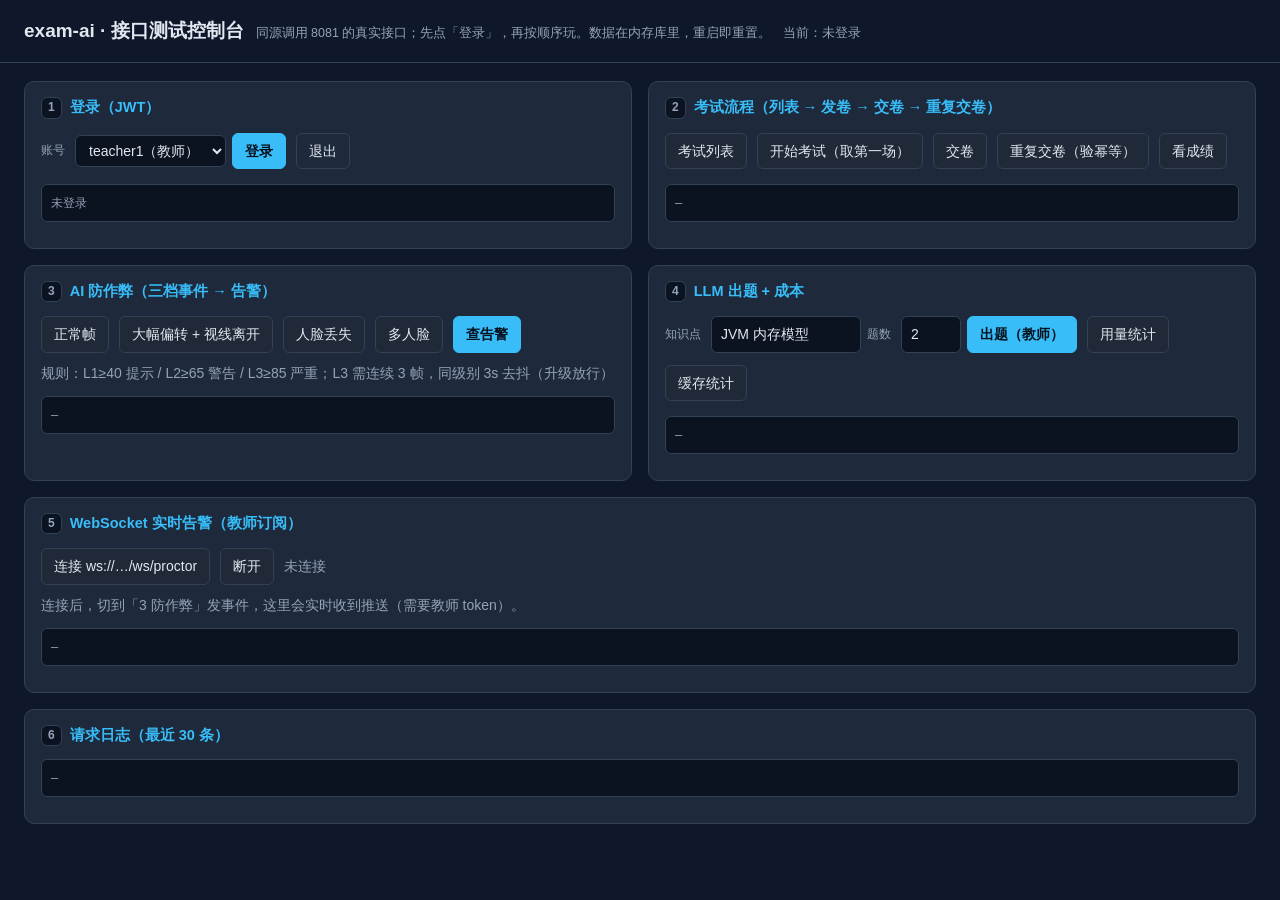
==== exam-ai/src/main/resources/static/index.html @ 34317d0f "feat(exam-ai): 增加同源接口测试控制台（/index.html）" ====
<!DOCTYPE html>
<html lang="zh-CN">
<head>
<meta charset="UTF-8">
<title>exam-ai · 接口测试控制台</title>
<style>
  :root{--bg:#0f172a;--card:#1e293b;--line:#334155;--fg:#e2e8f0;--muted:#94a3b8;--pri:#38bdf8;--ok:#34d399;--bad:#f87171;--warn:#fbbf24}
  *{box-sizing:border-box}
  body{margin:0;background:var(--bg);color:var(--fg);font:14px/1.6 -apple-system,"Segoe UI","Microsoft YaHei",sans-serif}
  header{padding:16px 24px;border-bottom:1px solid var(--line);display:flex;align-items:baseline;gap:12px;flex-wrap:wrap}
  header h1{margin:0;font-size:19px}
  header .hint{color:var(--muted);font-size:12.5px}
  main{display:grid;grid-template-columns:1fr 1fr;gap:16px;padding:18px 24px 40px}
  .card{background:var(--card);border:1px solid var(--line);border-radius:10px;padding:14px 16px}
  .card h2{margin:0 0 10px;font-size:14.5px;color:var(--pri);display:flex;align-items:center;gap:8px}
  .card h2 .num{background:#0b1220;border:1px solid var(--line);border-radius:6px;padding:0 6px;font-size:12px;color:var(--muted)}
  button{background:#1f2937;color:var(--fg);border:1px solid var(--line);border-radius:6px;padding:6px 12px;font:inherit;cursor:pointer;margin:3px 4px 3px 0}
  button:hover{border-color:var(--pri);color:#fff}
  button.primary{background:var(--pri);color:#06121f;border-color:var(--pri);font-weight:600}
  button.ghost{background:transparent}
  input,select,textarea{background:#0b1220;color:var(--fg);border:1px solid var(--line);border-radius:6px;padding:6px 9px;font:inherit}
  input{width:150px}
  label{font-size:12px;color:var(--muted);margin-right:4px}
  .row{margin:6px 0;display:flex;align-items:center;gap:6px;flex-wrap:wrap}
  pre{background:#0b1220;border:1px solid var(--line);border-radius:6px;padding:9px;max-height:300px;overflow:auto;font:12px/1.5 ui-monospace,Consolas,monospace;white-space:pre-wrap;word-break:break-word}
  .ok{color:var(--ok)} .bad{color:var(--bad)} .warn{color:var(--warn)} .muted{color:var(--muted)}
  .tag{display:inline-block;border:1px solid var(--line);border-radius:999px;padding:1px 8px;font-size:12px;margin-right:4px}
  .wide{grid-column:1/-1}
  table{width:100%;border-collapse:collapse;font-size:12.5px}
  th,td{border:1px solid var(--line);padding:4px 6px;text-align:left}
  th{background:#0b1220;color:var(--muted);font-weight:500}
</style>
</head>
<body>
<header>
  <h1>exam-ai · 接口测试控制台</h1>
  <span class="hint">同源调用 8081 的真实接口；先点「登录」，再按顺序玩。数据在内存库里，重启即重置。</span>
  <span class="hint" id="whoami">当前：未登录</span>
</header>

<main>
  <!-- 1 登录 -->
  <section class="card">
    <h2><span class="num">1</span>登录（JWT）</h2>
    <div class="row">
      <label>账号</label>
      <select id="account">
        <option value="teacher1|teacher123">teacher1（教师）</option>
        <option value="student1|student123">student1（学生）</option>
        <option value="admin|admin123">admin（管理员）</option>
      </select>
      <button class="primary" onclick="login()">登录</button>
      <button class="ghost" onclick="logout()">退出</button>
    </div>
    <pre id="loginOut" class="muted">未登录</pre>
  </section>

  <!-- 2 考试 -->
  <section class="card">
    <h2><span class="num">2</span>考试流程（列表 → 发卷 → 交卷 → 重复交卷）</h2>
    <div class="row">
      <button onclick="listExams()">考试列表</button>
      <button onclick="startExam()">开始考试（取第一场）</button>
      <button onclick="submitExam(false)">交卷</button>
      <button onclick="submitExam(true)">重复交卷（验幂等）</button>
      <button onclick="result()">看成绩</button>
    </div>
    <pre id="examOut" class="muted">—</pre>
  </section>

  <!-- 3 防作弊 -->
  <section class="card">
    <h2><span class="num">3</span>AI 防作弊（三档事件 → 告警）</h2>
    <div class="row">
      <button onclick="proctor('normal')">正常帧</button>
      <button onclick="proctor('tilt')">大幅偏转 + 视线离开</button>
      <button onclick="proctor('missing')">人脸丢失</button>
      <button onclick="proctor('multi')">多人脸</button>
      <button class="primary" onclick="alerts()">查告警</button>
    </div>
    <div class="row muted">规则：L1≥40 提示 / L2≥65 警告 / L3≥85 严重；L3 需连续 3 帧，同级别 3s 去抖（升级放行）</div>
    <pre id="proctorOut" class="muted">—</pre>
  </section>

  <!-- 4 LLM -->
  <section class="card">
    <h2><span class="num">4</span>LLM 出题 + 成本</h2>
    <div class="row">
      <label>知识点</label><input id="kp" value="JVM 内存模型">
      <label>题数</label><input id="cnt" value="2" style="width:60px">
      <button class="primary" onclick="genQuestions()">出题（教师）</button>
      <button onclick="llmUsage()">用量统计</button>
      <button onclick="cacheStats()">缓存统计</button>
    </div>
    <pre id="llmOut" class="muted">—</pre>
  </section>

  <!-- 5 WebSocket 告警推送 -->
  <section class="card wide">
    <h2><span class="num">5</span>WebSocket 实时告警（教师订阅）</h2>
    <div class="row">
      <button onclick="wsConnect()">连接 ws://…/ws/proctor</button>
      <button onclick="wsClose()">断开</button>
      <span id="wsState" class="muted">未连接</span>
    </div>
    <div class="row muted">连接后，切到「3 防作弊」发事件，这里会实时收到推送（需要教师 token）。</div>
    <pre id="wsOut" class="muted">—</pre>
  </section>

  <!-- 6 日志 -->
  <section class="card wide">
    <h2><span class="num">6</span>请求日志（最近 30 条）</h2>
    <pre id="log" class="muted">—</pre>
  </section>
</main>

<script>
const BASE = location.origin;
let token = null, role = null, recordId = null, examId = null;

function log(kind, text) {
  const el = document.getElementById('log');
  const time = new Date().toLocaleTimeString();
  const color = kind === 'ok' ? 'ok' : kind === 'err' ? 'bad' : 'muted';
  if (el.dataset.init !== '1') { el.textContent = ''; el.dataset.init = '1'; }
  el.textContent = `[${time}] ` + (kind === 'ok' ? '✓ ' : kind === 'err' ? '✗ ' : '· ') + text + '\n' + el.textContent;
  const lines = el.textContent.split('\n');
  if (lines.length > 30) el.textContent = lines.slice(0, 30).join('\n');
}

async function api(method, path, body) {
  const headers = { 'Content-Type': 'application/json' };
  if (token) headers['Authorization'] = 'Bearer ' + token;
  const res = await fetch(BASE + path, { method, headers, body: body ? JSON.stringify(body) : undefined });
  const text = await res.text();
  let data; try { data = text ? JSON.parse(text) : null; } catch { data = text; }
  log(res.ok ? 'ok' : 'err', `${method} ${path} → ${res.status}`);
  if (!res.ok) throw new Error(`${res.status} ${typeof data === 'string' ? data : JSON.stringify(data)}`);
  return data;
}

function show(id, obj) {
  const el = document.getElementById(id);
  el.className = '';
  el.textContent = typeof obj === 'string' ? obj : JSON.stringify(obj, null, 2);
}

document.getElementById('account').onchange = () => {};

async function login() {
  try {
    const [u, p] = document.getElementById('account').value.split('|');
    const r = await api('POST', '/api/auth/login', { username: u, password: p });
    token = r.token; role = r.user.role;
    document.getElementById('whoami').textContent = `当前：${r.user.realName || u}（${role}）`;
    show('loginOut', r);
  } catch (e) { document.getElementById('loginOut').className = 'bad'; document.getElementById('loginOut').textContent = String(e); }
}

function logout() { token = null; role = null; document.getElementById('whoami').textContent = '当前：未登录'; }

async function listExams() {
  try { show('examOut', await api('GET', '/api/exams')); } catch (e) { show('examOut', String(e)); }
}

async function startExam() {
  try {
    const exams = await api('GET', '/api/exams');
    // 依次尝试可开始的考试（已提交的考试会 409）
    for (const ex of exams) {
      try {
        const r = await api('POST', `/api/exams/${ex.id}/start`);
        examId = ex.id; recordId = r.recordId;
        show('examOut', r);
        return;
      } catch (e) { /* 换下一场 */ }
    }
    throw new Error('没有可开始的考试（可能都已提交）。重启应用可重置内存库。');
  } catch (e) { show('examOut', String(e)); }
}

async function submitExam(again) {
  try {
    if (!recordId) throw new Error('先点「开始考试」');
    const r = await api('GET', `/api/exams/records/${recordId}/result`).catch(() => null);
    const questions = (r ? r.items : []).map(x => x.questionId);
    // result 只有在已提交时可用；未提交时用开始考试返回的题目
    let qids = questions;
    if (!qids.length) {
      const st = await api('POST', `/api/exams/${examId}/start`);
      qids = st.questions.map(q => q.id);
      recordId = st.recordId;
    }
    const answers = qids.map(id => ({ questionId: id, answer: 'A' }));
    show('examOut', await api('POST', `/api/exams/records/${recordId}/submit`,
      { requestId: again ? 'console-again' : 'console-1', answers }));
  } catch (e) { show('examOut', String(e)); }
}

async function result() {
  try { if (!recordId) throw new Error('先开始考试'); show('examOut', await api('GET', `/api/exams/records/${recordId}/result`)); }
  catch (e) { show('examOut', String(e)); }
}

const PROFILES = {
  normal:  { faceDetected: true,  faceCount: 1, yaw: 3,   pitch: 2,   roll: 1,   gazeOffScreen: false, ear: 0.28 },
  tilt:    { faceDetected: true,  faceCount: 1, yaw: 46,  pitch: 35,  roll: 30,  gazeOffScreen: true,  ear: 0.14 },
  missing: { faceDetected: false, faceCount: 0, yaw: 0,   pitch: 0,   roll: 0,   gazeOffScreen: false, ear: 0.0  },
  multi:   { faceDetected: true,  faceCount: 2, yaw: 0,   pitch: 0,   roll: 0,   gazeOffScreen: false, ear: 0.3  }
};

async function proctor(kind) {
  try {
    if (!recordId) throw new Error('先点「开始考试」拿到 recordId');
    const body = Object.assign({ examRecordId: recordId, sessionId: 'console', eventTs: Date.now() }, PROFILES[kind]);
    const r = await api('POST', '/api/proctor/events', body);
    show('proctorOut', r);
  } catch (e) { document.getElementById('proctorOut').className = 'bad'; document.getElementById('proctorOut').textContent = String(e); }
}

async function alerts() {
  try { if (!recordId) throw new Error('先开始考试'); show('proctorOut', await api('GET', `/api/proctor/alerts?examRecordId=${recordId}`)); }
  catch (e) { show('proctorOut', String(e)); }
}

async function genQuestions() {
  try {
    show('llmOut', await api('POST', '/api/questions/generate', {
      type: 'SINGLE', knowledgePoint: document.getElementById('kp').value,
      count: Number(document.getElementById('cnt').value), difficulty: 'MEDIUM'
    }));
  } catch (e) { show('llmOut', String(e)); }
}

async function llmUsage() { try { show('llmOut', await api('GET', '/api/llm/usage')); } catch (e) { show('llmOut', String(e)); } }
async function cacheStats() { try { show('llmOut', await api('GET', '/api/stats/cache')); } catch (e) { show('llmOut', String(e)); } }

let ws = null;
function wsConnect() {
  if (!token) { alert('先登录（教师账号）'); return; }
  const url = BASE.replace(/^http/, 'ws') + '/ws/proctor?token=' + encodeURIComponent(token);
  ws = new WebSocket(url);
  const st = document.getElementById('wsState');
  ws.onopen = () => { st.textContent = '已连接'; st.className = 'ok'; log('ok', 'WebSocket 已连接'); };
  ws.onmessage = (ev) => {
    const el = document.getElementById('wsOut');
    if (el.dataset.init !== '1') { el.textContent = ''; el.dataset.init = '1'; }
    el.textContent = ev.data + '\n' + el.textContent;
  };
  ws.onerror = () => { st.textContent = '连接失败（需教师 token）'; st.className = 'bad'; };
  ws.onclose = () => { st.textContent = '已断开'; st.className = 'muted'; };
}
function wsClose() { if (ws) ws.close(); }
</script>
</body>
</html>
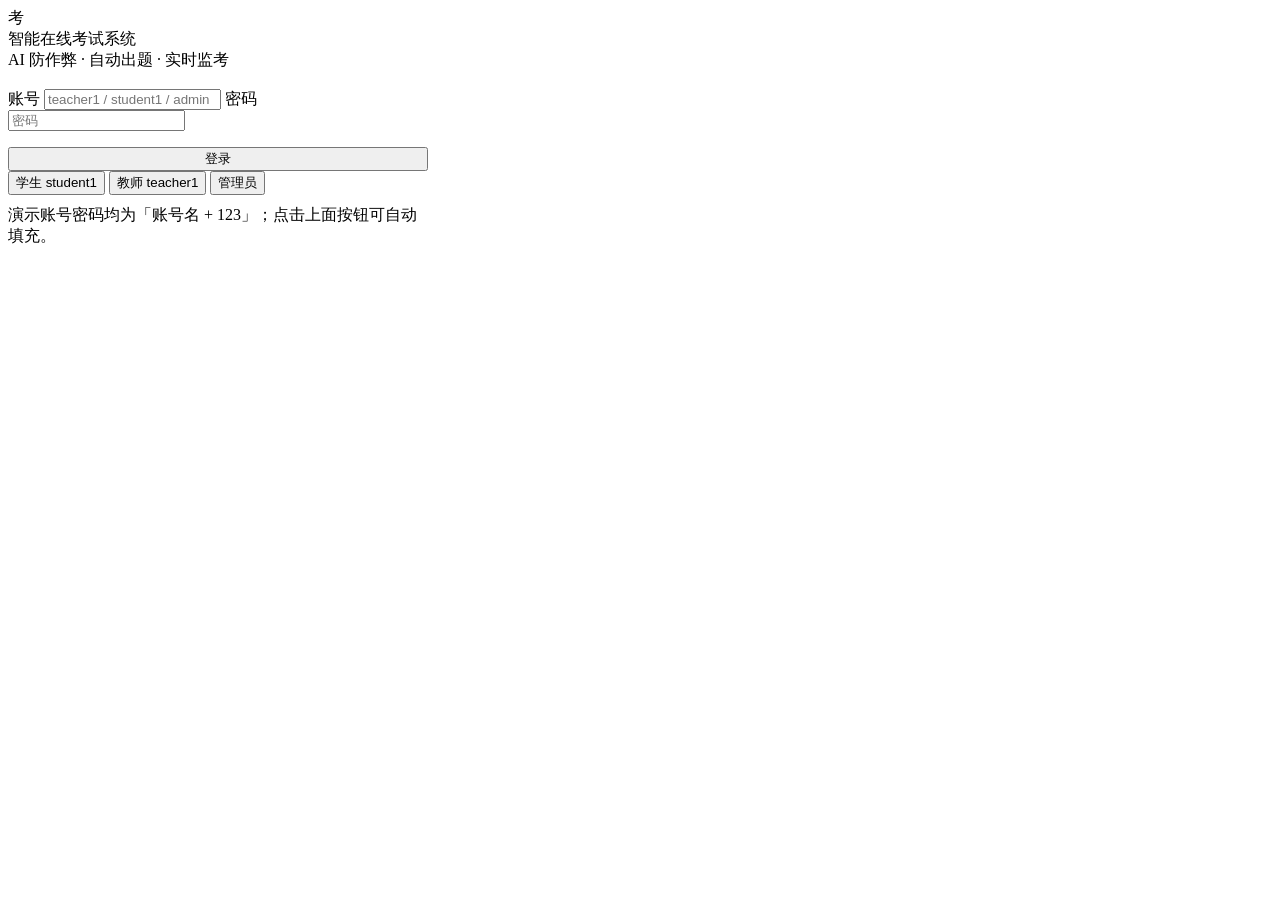
==== commit de973204: "feat(exam-ai): Web 界面（登录/学生答题/教师监考）+ README 体验流程" ====
--- a/exam-ai/src/main/resources/static/index.html
+++ b/exam-ai/src/main/resources/static/index.html
@@ -2,255 +2,75 @@
 <html lang="zh-CN">
 <head>
 <meta charset="UTF-8">
-<title>exam-ai · 接口测试控制台</title>
-<style>
-  :root{--bg:#0f172a;--card:#1e293b;--line:#334155;--fg:#e2e8f0;--muted:#94a3b8;--pri:#38bdf8;--ok:#34d399;--bad:#f87171;--warn:#fbbf24}
-  *{box-sizing:border-box}
-  body{margin:0;background:var(--bg);color:var(--fg);font:14px/1.6 -apple-system,"Segoe UI","Microsoft YaHei",sans-serif}
-  header{padding:16px 24px;border-bottom:1px solid var(--line);display:flex;align-items:baseline;gap:12px;flex-wrap:wrap}
-  header h1{margin:0;font-size:19px}
-  header .hint{color:var(--muted);font-size:12.5px}
-  main{display:grid;grid-template-columns:1fr 1fr;gap:16px;padding:18px 24px 40px}
-  .card{background:var(--card);border:1px solid var(--line);border-radius:10px;padding:14px 16px}
-  .card h2{margin:0 0 10px;font-size:14.5px;color:var(--pri);display:flex;align-items:center;gap:8px}
-  .card h2 .num{background:#0b1220;border:1px solid var(--line);border-radius:6px;padding:0 6px;font-size:12px;color:var(--muted)}
-  button{background:#1f2937;color:var(--fg);border:1px solid var(--line);border-radius:6px;padding:6px 12px;font:inherit;cursor:pointer;margin:3px 4px 3px 0}
-  button:hover{border-color:var(--pri);color:#fff}
-  button.primary{background:var(--pri);color:#06121f;border-color:var(--pri);font-weight:600}
-  button.ghost{background:transparent}
-  input,select,textarea{background:#0b1220;color:var(--fg);border:1px solid var(--line);border-radius:6px;padding:6px 9px;font:inherit}
-  input{width:150px}
-  label{font-size:12px;color:var(--muted);margin-right:4px}
-  .row{margin:6px 0;display:flex;align-items:center;gap:6px;flex-wrap:wrap}
-  pre{background:#0b1220;border:1px solid var(--line);border-radius:6px;padding:9px;max-height:300px;overflow:auto;font:12px/1.5 ui-monospace,Consolas,monospace;white-space:pre-wrap;word-break:break-word}
-  .ok{color:var(--ok)} .bad{color:var(--bad)} .warn{color:var(--warn)} .muted{color:var(--muted)}
-  .tag{display:inline-block;border:1px solid var(--line);border-radius:999px;padding:1px 8px;font-size:12px;margin-right:4px}
-  .wide{grid-column:1/-1}
-  table{width:100%;border-collapse:collapse;font-size:12.5px}
-  th,td{border:1px solid var(--line);padding:4px 6px;text-align:left}
-  th{background:#0b1220;color:var(--muted);font-weight:500}
-</style>
+<meta name="viewport" content="width=device-width,initial-scale=1">
+<title>智能在线考试系统 · 登录</title>
+<link rel="stylesheet" href="/app.css">
 </head>
 <body>
-<header>
-  <h1>exam-ai · 接口测试控制台</h1>
-  <span class="hint">同源调用 8081 的真实接口；先点「登录」，再按顺序玩。数据在内存库里，重启即重置。</span>
-  <span class="hint" id="whoami">当前：未登录</span>
-</header>
+<div class="center">
+  <div class="card" style="width:420px">
+    <div class="brand">
+      <div class="logo">考</div>
+      <div>
+        <div class="name">智能在线考试系统</div>
+        <div class="sub">AI 防作弊 · 自动出题 · 实时监考</div>
+      </div>
+    </div>
 
-<main>
-  <!-- 1 登录 -->
-  <section class="card">
-    <h2><span class="num">1</span>登录（JWT）</h2>
-    <div class="row">
+    <div style="margin-top:18px">
       <label>账号</label>
-      <select id="account">
-        <option value="teacher1|teacher123">teacher1（教师）</option>
-        <option value="student1|student123">student1（学生）</option>
-        <option value="admin|admin123">admin（管理员）</option>
-      </select>
-      <button class="primary" onclick="login()">登录</button>
-      <button class="ghost" onclick="logout()">退出</button>
+      <input id="username" placeholder="teacher1 / student1 / admin" autocomplete="username">
+      <label>密码</label>
+      <input id="password" type="password" placeholder="密码" autocomplete="current-password">
+      <button class="primary" style="width:100%;margin-top:16px" id="btnLogin">登录</button>
     </div>
-    <pre id="loginOut" class="muted">未登录</pre>
-  </section>
 
-  <!-- 2 考试 -->
-  <section class="card">
-    <h2><span class="num">2</span>考试流程（列表 → 发卷 → 交卷 → 重复交卷）</h2>
-    <div class="row">
-      <button onclick="listExams()">考试列表</button>
-      <button onclick="startExam()">开始考试（取第一场）</button>
-      <button onclick="submitExam(false)">交卷</button>
-      <button onclick="submitExam(true)">重复交卷（验幂等）</button>
-      <button onclick="result()">看成绩</button>
+    <div class="role-tabs">
+      <button data-u="student1" data-p="student123">学生 student1</button>
+      <button data-u="teacher1" data-p="teacher123">教师 teacher1</button>
+      <button data-u="admin" data-p="admin123">管理员</button>
     </div>
-    <pre id="examOut" class="muted">—</pre>
-  </section>
+    <div class="sub" style="margin-top:10px">
+      演示账号密码均为「账号名 + 123」；点击上面按钮可自动填充。
+    </div>
 
-  <!-- 3 防作弊 -->
-  <section class="card">
-    <h2><span class="num">3</span>AI 防作弊（三档事件 → 告警）</h2>
-    <div class="row">
-      <button onclick="proctor('normal')">正常帧</button>
-      <button onclick="proctor('tilt')">大幅偏转 + 视线离开</button>
-      <button onclick="proctor('missing')">人脸丢失</button>
-      <button onclick="proctor('multi')">多人脸</button>
-      <button class="primary" onclick="alerts()">查告警</button>
-    </div>
-    <div class="row muted">规则：L1≥40 提示 / L2≥65 警告 / L3≥85 严重；L3 需连续 3 帧，同级别 3s 去抖（升级放行）</div>
-    <pre id="proctorOut" class="muted">—</pre>
-  </section>
+    <div id="err" class="bad" style="margin-top:10px;font-size:13px"></div>
+  </div>
+</div>
 
-  <!-- 4 LLM -->
-  <section class="card">
-    <h2><span class="num">4</span>LLM 出题 + 成本</h2>
-    <div class="row">
-      <label>知识点</label><input id="kp" value="JVM 内存模型">
-      <label>题数</label><input id="cnt" value="2" style="width:60px">
-      <button class="primary" onclick="genQuestions()">出题（教师）</button>
-      <button onclick="llmUsage()">用量统计</button>
-      <button onclick="cacheStats()">缓存统计</button>
-    </div>
-    <pre id="llmOut" class="muted">—</pre>
-  </section>
+<script src="/common.js"></script>
+<script>
+  // 已登录则直接进对应首页
+  if (Auth.token && Auth.user) location.replace(Auth.home(Auth.user.role));
 
-  <!-- 5 WebSocket 告警推送 -->
-  <section class="card wide">
-    <h2><span class="num">5</span>WebSocket 实时告警（教师订阅）</h2>
-    <div class="row">
-      <button onclick="wsConnect()">连接 ws://…/ws/proctor</button>
-      <button onclick="wsClose()">断开</button>
-      <span id="wsState" class="muted">未连接</span>
-    </div>
-    <div class="row muted">连接后，切到「3 防作弊」发事件，这里会实时收到推送（需要教师 token）。</div>
-    <pre id="wsOut" class="muted">—</pre>
-  </section>
+  document.querySelectorAll('.role-tabs button').forEach(b => {
+    b.onclick = () => {
+      document.getElementById('username').value = b.dataset.u;
+      document.getElementById('password').value = b.dataset.p;
+    };
+  });
 
-  <!-- 6 日志 -->
-  <section class="card wide">
-    <h2><span class="num">6</span>请求日志（最近 30 条）</h2>
-    <pre id="log" class="muted">—</pre>
-  </section>
-</main>
+  async function login() {
+    const username = document.getElementById('username').value.trim();
+    const password = document.getElementById('password').value;
+    const err = document.getElementById('err');
+    err.textContent = '';
+    if (!username || !password) { err.textContent = '请输入账号和密码'; return; }
+    const btn = document.getElementById('btnLogin');
+    btn.disabled = true; btn.textContent = '登录中…';
+    try {
+      const r = await api('POST', '/api/auth/login', { username, password });
+      Auth.save(r.token, r.user);
+      location.replace(Auth.home(r.user.role));
+    } catch (e) {
+      err.textContent = '登录失败：' + e.message;
+    } finally {
+      btn.disabled = false; btn.textContent = '登录';
+    }
+  }
 
-<script>
-const BASE = location.origin;
-let token = null, role = null, recordId = null, examId = null;
-
-function log(kind, text) {
-  const el = document.getElementById('log');
-  const time = new Date().toLocaleTimeString();
-  const color = kind === 'ok' ? 'ok' : kind === 'err' ? 'bad' : 'muted';
-  if (el.dataset.init !== '1') { el.textContent = ''; el.dataset.init = '1'; }
-  el.textContent = `[${time}] ` + (kind === 'ok' ? '✓ ' : kind === 'err' ? '✗ ' : '· ') + text + '\n' + el.textContent;
-  const lines = el.textContent.split('\n');
-  if (lines.length > 30) el.textContent = lines.slice(0, 30).join('\n');
-}
-
-async function api(method, path, body) {
-  const headers = { 'Content-Type': 'application/json' };
-  if (token) headers['Authorization'] = 'Bearer ' + token;
-  const res = await fetch(BASE + path, { method, headers, body: body ? JSON.stringify(body) : undefined });
-  const text = await res.text();
-  let data; try { data = text ? JSON.parse(text) : null; } catch { data = text; }
-  log(res.ok ? 'ok' : 'err', `${method} ${path} → ${res.status}`);
-  if (!res.ok) throw new Error(`${res.status} ${typeof data === 'string' ? data : JSON.stringify(data)}`);
-  return data;
-}
-
-function show(id, obj) {
-  const el = document.getElementById(id);
-  el.className = '';
-  el.textContent = typeof obj === 'string' ? obj : JSON.stringify(obj, null, 2);
-}
-
-document.getElementById('account').onchange = () => {};
-
-async function login() {
-  try {
-    const [u, p] = document.getElementById('account').value.split('|');
-    const r = await api('POST', '/api/auth/login', { username: u, password: p });
-    token = r.token; role = r.user.role;
-    document.getElementById('whoami').textContent = `当前：${r.user.realName || u}（${role}）`;
-    show('loginOut', r);
-  } catch (e) { document.getElementById('loginOut').className = 'bad'; document.getElementById('loginOut').textContent = String(e); }
-}
-
-function logout() { token = null; role = null; document.getElementById('whoami').textContent = '当前：未登录'; }
-
-async function listExams() {
-  try { show('examOut', await api('GET', '/api/exams')); } catch (e) { show('examOut', String(e)); }
-}
-
-async function startExam() {
-  try {
-    const exams = await api('GET', '/api/exams');
-    // 依次尝试可开始的考试（已提交的考试会 409）
-    for (const ex of exams) {
-      try {
-        const r = await api('POST', `/api/exams/${ex.id}/start`);
-        examId = ex.id; recordId = r.recordId;
-        show('examOut', r);
-        return;
-      } catch (e) { /* 换下一场 */ }
-    }
-    throw new Error('没有可开始的考试（可能都已提交）。重启应用可重置内存库。');
-  } catch (e) { show('examOut', String(e)); }
-}
-
-async function submitExam(again) {
-  try {
-    if (!recordId) throw new Error('先点「开始考试」');
-    const r = await api('GET', `/api/exams/records/${recordId}/result`).catch(() => null);
-    const questions = (r ? r.items : []).map(x => x.questionId);
-    // result 只有在已提交时可用；未提交时用开始考试返回的题目
-    let qids = questions;
-    if (!qids.length) {
-      const st = await api('POST', `/api/exams/${examId}/start`);
-      qids = st.questions.map(q => q.id);
-      recordId = st.recordId;
-    }
-    const answers = qids.map(id => ({ questionId: id, answer: 'A' }));
-    show('examOut', await api('POST', `/api/exams/records/${recordId}/submit`,
-      { requestId: again ? 'console-again' : 'console-1', answers }));
-  } catch (e) { show('examOut', String(e)); }
-}
-
-async function result() {
-  try { if (!recordId) throw new Error('先开始考试'); show('examOut', await api('GET', `/api/exams/records/${recordId}/result`)); }
-  catch (e) { show('examOut', String(e)); }
-}
-
-const PROFILES = {
-  normal:  { faceDetected: true,  faceCount: 1, yaw: 3,   pitch: 2,   roll: 1,   gazeOffScreen: false, ear: 0.28 },
-  tilt:    { faceDetected: true,  faceCount: 1, yaw: 46,  pitch: 35,  roll: 30,  gazeOffScreen: true,  ear: 0.14 },
-  missing: { faceDetected: false, faceCount: 0, yaw: 0,   pitch: 0,   roll: 0,   gazeOffScreen: false, ear: 0.0  },
-  multi:   { faceDetected: true,  faceCount: 2, yaw: 0,   pitch: 0,   roll: 0,   gazeOffScreen: false, ear: 0.3  }
-};
-
-async function proctor(kind) {
-  try {
-    if (!recordId) throw new Error('先点「开始考试」拿到 recordId');
-    const body = Object.assign({ examRecordId: recordId, sessionId: 'console', eventTs: Date.now() }, PROFILES[kind]);
-    const r = await api('POST', '/api/proctor/events', body);
-    show('proctorOut', r);
-  } catch (e) { document.getElementById('proctorOut').className = 'bad'; document.getElementById('proctorOut').textContent = String(e); }
-}
-
-async function alerts() {
-  try { if (!recordId) throw new Error('先开始考试'); show('proctorOut', await api('GET', `/api/proctor/alerts?examRecordId=${recordId}`)); }
-  catch (e) { show('proctorOut', String(e)); }
-}
-
-async function genQuestions() {
-  try {
-    show('llmOut', await api('POST', '/api/questions/generate', {
-      type: 'SINGLE', knowledgePoint: document.getElementById('kp').value,
-      count: Number(document.getElementById('cnt').value), difficulty: 'MEDIUM'
-    }));
-  } catch (e) { show('llmOut', String(e)); }
-}
-
-async function llmUsage() { try { show('llmOut', await api('GET', '/api/llm/usage')); } catch (e) { show('llmOut', String(e)); } }
-async function cacheStats() { try { show('llmOut', await api('GET', '/api/stats/cache')); } catch (e) { show('llmOut', String(e)); } }
-
-let ws = null;
-function wsConnect() {
-  if (!token) { alert('先登录（教师账号）'); return; }
-  const url = BASE.replace(/^http/, 'ws') + '/ws/proctor?token=' + encodeURIComponent(token);
-  ws = new WebSocket(url);
-  const st = document.getElementById('wsState');
-  ws.onopen = () => { st.textContent = '已连接'; st.className = 'ok'; log('ok', 'WebSocket 已连接'); };
-  ws.onmessage = (ev) => {
-    const el = document.getElementById('wsOut');
-    if (el.dataset.init !== '1') { el.textContent = ''; el.dataset.init = '1'; }
-    el.textContent = ev.data + '\n' + el.textContent;
-  };
-  ws.onerror = () => { st.textContent = '连接失败（需教师 token）'; st.className = 'bad'; };
-  ws.onclose = () => { st.textContent = '已断开'; st.className = 'muted'; };
-}
-function wsClose() { if (ws) ws.close(); }
+  document.getElementById('btnLogin').onclick = login;
+  document.getElementById('password').addEventListener('keydown', e => { if (e.key === 'Enter') login(); });
 </script>
 </body>
 </html>
